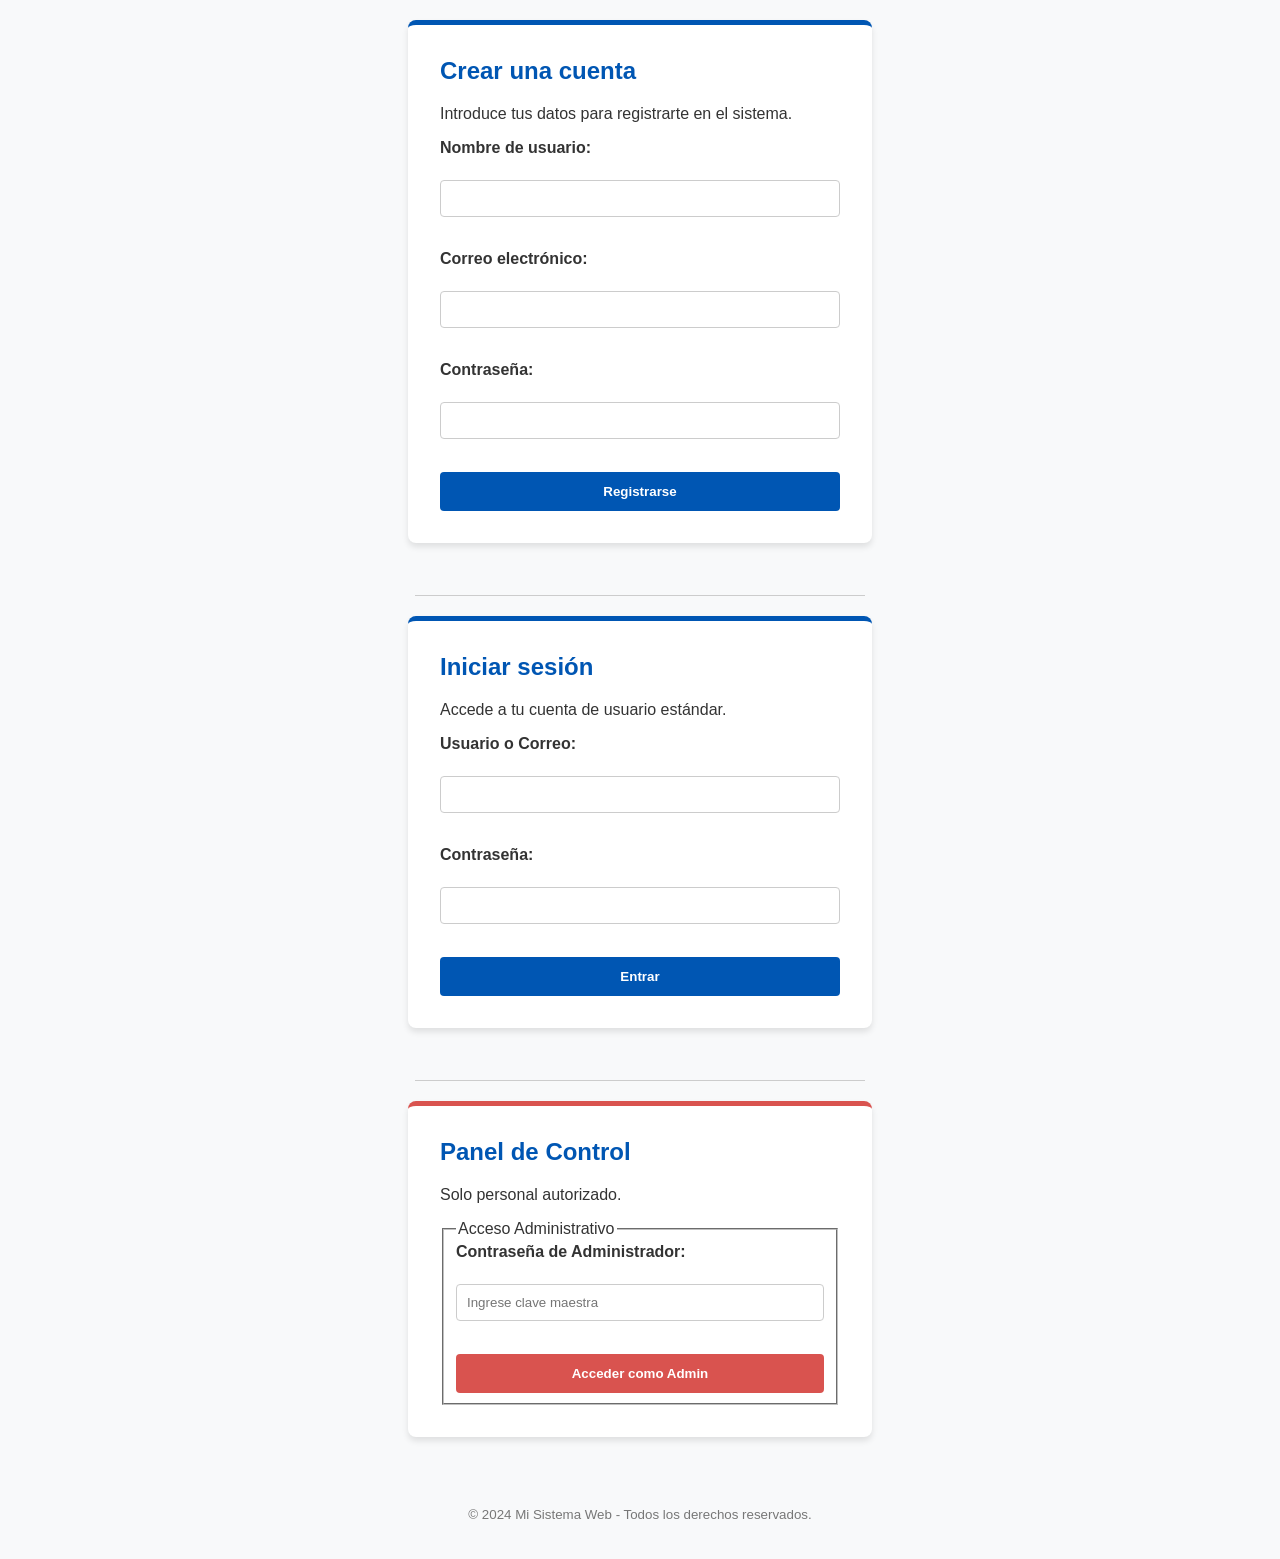
==== index.html @ f4ad66b7 "Add files via upload" ====
<!DOCTYPE html>
<html lang="es">
<head>
    <meta charset="UTF-8">
    <meta name="viewport" content="width=device-width, initial-scale=1.0">
    <title>Sistema de Acceso</title>
    <link rel="stylesheet" href="style.css">
</head>
<body>

    <!-- Sección de Registro -->
    <section id="registro-section">
        <h1>Crear una cuenta</h1>
        <p>Introduce tus datos para registrarte en el sistema.</p>
        <form id="registro-form">
            <div>
                <label for="reg-user">Nombre de usuario:</label><br>
                <input type="text" id="reg-user" name="username" required>
            </div>
            <br>
            <div>
                <label for="reg-email">Correo electrónico:</label><br>
                <input type="email" id="reg-email" name="email" required>
            </div>
            <br>
            <div>
                <label for="reg-pass">Contraseña:</label><br>
                <input type="password" id="reg-pass" name="password" required>
            </div>
            <br>
            <button type="submit">Registrarse</button>
        </form>
    </section>

    <hr>

    <!-- Sección de Inicio de Sesión -->
    <section id="login-section">
        <h1>Iniciar sesión</h1>
        <p>Accede a tu cuenta de usuario estándar.</p>
        <form id="login-form">
            <div>
                <label for="login-user">Usuario o Correo:</label><br>
                <input type="text" id="login-user" name="login_identity" required>
            </div>
            <br>
            <div>
                <label for="login-pass">Contraseña:</label><br>
                <input type="password" id="login-pass" name="login_password" required>
            </div>
            <br>
            <button type="submit">Entrar</button>
        </form>
    </section>

    <hr>

    <!-- Sección de Administrador -->
    <section id="admin-section">
        <h1>Panel de Control</h1>
        <p>Solo personal autorizado.</p>
        
        <form id="admin-form">
            <fieldset>
                <legend>Acceso Administrativo</legend>
                <div>
                    <label for="admin-pass">Contraseña de Administrador:</label><br>
                    <input type="password" id="admin-pass" name="admin_secret" placeholder="Ingrese clave maestra" required>
                </div>
                <br>
                <button type="submit">Acceder como Admin</button>
            </fieldset>
        </form>
    </section>

    <!-- Espacio de Usuario (Oculto inicialmente) -->
    <section id="user-space" style="display: none;">
        <h1>Bienvenido al Espacio de Usuario</h1>
        <p>Has accedido correctamente al área privada.</p>
        <button id="logout-btn">Cerrar Sesión</button>
    </section>

    <footer>
        <p><small>&copy; 2024 Mi Sistema Web - Todos los derechos reservados.</small></p>
    </footer>

    <!-- Vinculación del archivo JavaScript -->
    <script src="script.js"></script>
</body>
</html>
---- style.css ----
/* Configuración General */
:root {
    --primary-blue: #0056b3;
    --secondary-red: #d9534f;
    --light-bg: #f8f9fa;
    --white: #ffffff;
    --text-dark: #333333;
}

body {
    font-family: 'Segoe UI', Tahoma, Geneva, Verdana, sans-serif;
    background-color: var(--light-bg);
    color: var(--text-dark);
    margin: 0;
    padding: 20px;
    display: flex;
    flex-direction: column;
    align-items: center;
}

/* Contenedores de Sección */
section {
    background-color: var(--white);
    border-radius: 8px;
    box-shadow: 0 4px 6px rgba(0, 0, 0, 0.1);
    padding: 2rem;
    margin-bottom: 2rem;
    width: 100%;
    max-width: 400px;
    border-top: 5px solid var(--primary-blue);
}

#admin-section {
    border-top: 5px solid var(--secondary-red);
}

h1 {
    color: var(--primary-blue);
    font-size: 1.5rem;
    margin-top: 0;
}

hr {
    border: 0;
    height: 1px;
    background: #ccc;
    margin: 20px 0;
    width: 100%;
    max-width: 450px;
}

/* Formularios */
label {
    font-weight: bold;
    display: block;
    margin-bottom: 5px;
}

input[type="text"],
input[type="email"],
input[type="password"] {
    width: 100%;
    padding: 10px;
    margin-bottom: 15px;
    border: 1px solid #ccc;
    border-radius: 4px;
    box-sizing: border-box; /* Asegura que el padding no afecte el ancho */
}

input:focus {
    outline: none;
    border-color: var(--primary-blue);
    box-shadow: 0 0 5px rgba(0, 86, 179, 0.3);
}

/* Botones */
button {
    width: 100%;
    padding: 12px;
    border: none;
    border-radius: 4px;
    font-weight: bold;
    cursor: pointer;
    transition: background-color 0.3s ease;
}

button[type="submit"] {
    background-color: var(--primary-blue);
    color: var(--white);
}

button[type="submit"]:hover {
    background-color: #004494;
}

#admin-form button {
    background-color: var(--secondary-red);
    color: var(--white);
}

#admin-form button:hover {
    background-color: #c9302c;
}

#logout-btn {
    background-color: #6c757d;
    color: white;
    margin-top: 20px;
}

#logout-btn:hover {
    background-color: #5a6268;
}

/* Espacio de Usuario */
#user-space {
    text-align: center;
    border-top: 5px solid #28a745; /* Verde para éxito */
}

/* Mensajes de Error */
.error-text {
    color: var(--secondary-red);
    font-size: 0.9rem;
    margin-top: 10px;
    text-align: center;
}

footer {
    margin-top: 20px;
    color: #777;
}
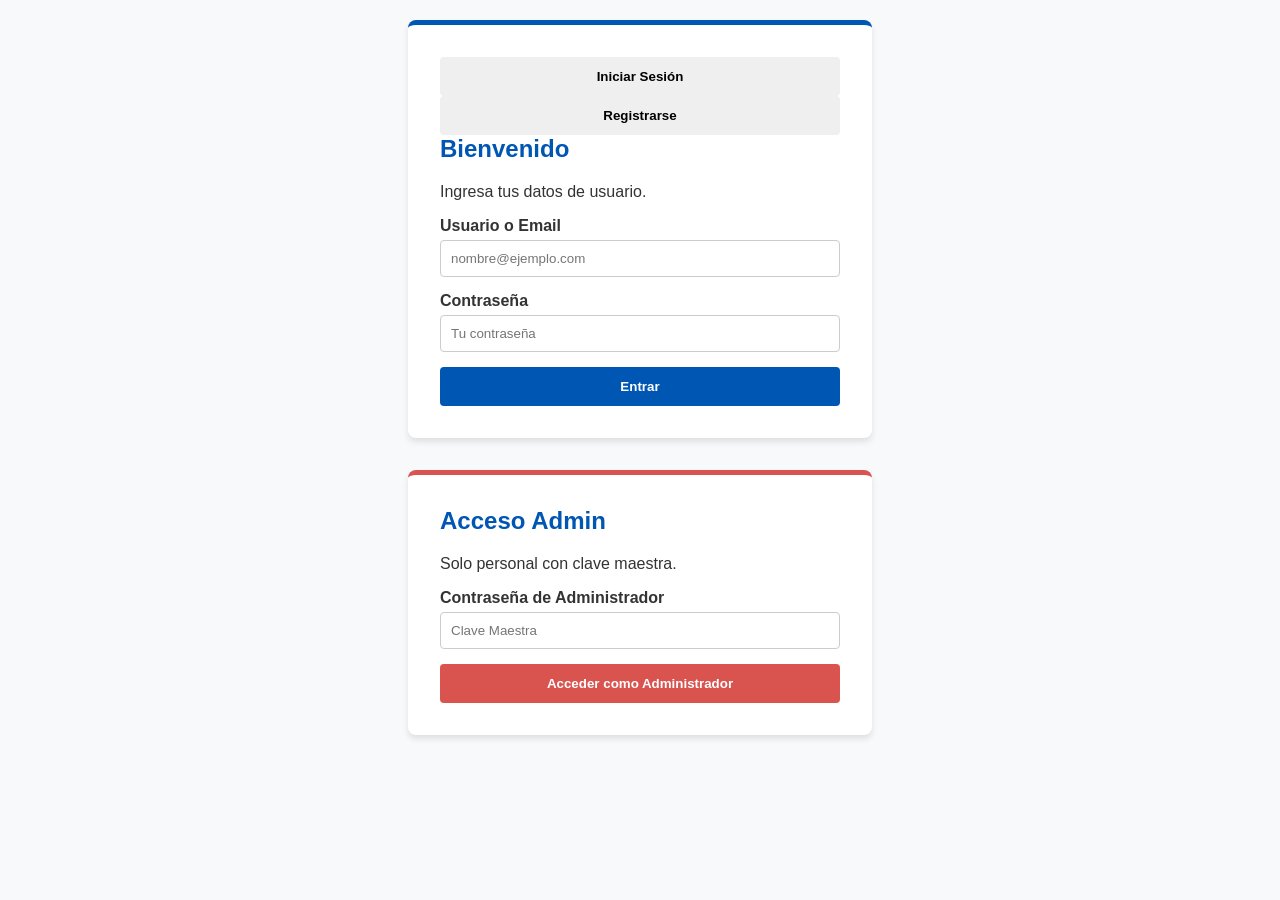
==== commit 4f11ac30: "Add files via upload" ====
--- a/index.html
+++ b/index.html
@@ -3,88 +3,80 @@
 <head>
     <meta charset="UTF-8">
     <meta name="viewport" content="width=device-width, initial-scale=1.0">
-    <title>Sistema de Acceso</title>
+    <title>Sistema de Acceso Pro</title>
+    <!-- Enlace al archivo CSS -->
     <link rel="stylesheet" href="style.css">
 </head>
 <body>
 
-    <!-- Sección de Registro -->
-    <section id="registro-section">
-        <h1>Crear una cuenta</h1>
-        <p>Introduce tus datos para registrarte en el sistema.</p>
-        <form id="registro-form">
-            <div>
-                <label for="reg-user">Nombre de usuario:</label><br>
-                <input type="text" id="reg-user" name="username" required>
+    <!-- Contenedor Principal de Autenticación (Login y Registro Juntos) -->
+    <section id="auth-container">
+        <!-- Selector de pestañas -->
+        <div class="tab-selector">
+            <button id="btn-show-login" class="tab-btn active">Iniciar Sesión</button>
+            <button id="btn-show-register" class="tab-btn">Registrarse</button>
+        </div>
+
+        <div class="auth-content">
+            <!-- Bloque de Inicio de Sesión -->
+            <div id="login-block">
+                <h1>Bienvenido</h1>
+                <p>Ingresa tus datos de usuario.</p>
+                <form id="login-form">
+                    <label for="login-user">Usuario o Email</label>
+                    <input type="text" id="login-user" placeholder="nombre@ejemplo.com" required>
+                    
+                    <label for="login-pass">Contraseña</label>
+                    <input type="password" id="login-pass" placeholder="Tu contraseña" required>
+                    
+                    <button type="submit" class="btn-blue">Entrar</button>
+                </form>
             </div>
-            <br>
-            <div>
-                <label for="reg-email">Correo electrónico:</label><br>
-                <input type="email" id="reg-email" name="email" required>
+
+            <!-- Bloque de Registro (Oculto inicialmente) -->
+            <div id="register-block" style="display: none;">
+                <h1>Crear Cuenta</h1>
+                <p>Completa el formulario para unirte.</p>
+                <form id="registro-form">
+                    <label for="reg-user">Nombre de Usuario</label>
+                    <input type="text" id="reg-user" placeholder="Usuario123" required>
+                    
+                    <label for="reg-email">Correo Electrónico</label>
+                    <input type="email" id="reg-email" placeholder="correo@ejemplo.com" required>
+                    
+                    <label for="reg-pass">Contraseña Nueva</label>
+                    <input type="password" id="reg-pass" placeholder="Mínimo 8 caracteres" required>
+                    
+                    <button type="submit" class="btn-blue">Registrarse Ahora</button>
+                </form>
             </div>
-            <br>
-            <div>
-                <label for="reg-pass">Contraseña:</label><br>
-                <input type="password" id="reg-pass" name="password" required>
-            </div>
-            <br>
-            <button type="submit">Registrarse</button>
+        </div>
+    </section>
+
+    <!-- Sección Especial para Administradores -->
+    <section id="admin-section">
+        <h1>Acceso Admin</h1>
+        <p>Solo personal con clave maestra.</p>
+        <form id="admin-form">
+            <label for="admin-pass">Contraseña de Administrador</label>
+            <input type="password" id="admin-pass" placeholder="Clave Maestra" required>
+            <button type="submit" class="btn-red">Acceder como Administrador</button>
         </form>
     </section>
 
-    <hr>
-
-    <!-- Sección de Inicio de Sesión -->
-    <section id="login-section">
-        <h1>Iniciar sesión</h1>
-        <p>Accede a tu cuenta de usuario estándar.</p>
-        <form id="login-form">
-            <div>
-                <label for="login-user">Usuario o Correo:</label><br>
-                <input type="text" id="login-user" name="login_identity" required>
-            </div>
-            <br>
-            <div>
-                <label for="login-pass">Contraseña:</label><br>
-                <input type="password" id="login-pass" name="login_password" required>
-            </div>
-            <br>
-            <button type="submit">Entrar</button>
-        </form>
+    <!-- Espacio de Usuario (Se muestra tras el login) -->
+    <section id="user-space" style="display: none;">
+        <div class="success-header">
+            <h1>¡Acceso Exitoso!</h1>
+            <p>Bienvenido a tu panel de control personal.</p>
+        </div>
+        <div class="user-content">
+            <p>Aquí puedes gestionar tu perfil y configuraciones.</p>
+            <button id="logout-btn" class="btn-gray">Cerrar Sesión</button>
+        </div>
     </section>
 
-    <hr>
-
-    <!-- Sección de Administrador -->
-    <section id="admin-section">
-        <h1>Panel de Control</h1>
-        <p>Solo personal autorizado.</p>
-        
-        <form id="admin-form">
-            <fieldset>
-                <legend>Acceso Administrativo</legend>
-                <div>
-                    <label for="admin-pass">Contraseña de Administrador:</label><br>
-                    <input type="password" id="admin-pass" name="admin_secret" placeholder="Ingrese clave maestra" required>
-                </div>
-                <br>
-                <button type="submit">Acceder como Admin</button>
-            </fieldset>
-        </form>
-    </section>
-
-    <!-- Espacio de Usuario (Oculto inicialmente) -->
-    <section id="user-space" style="display: none;">
-        <h1>Bienvenido al Espacio de Usuario</h1>
-        <p>Has accedido correctamente al área privada.</p>
-        <button id="logout-btn">Cerrar Sesión</button>
-    </section>
-
-    <footer>
-        <p><small>&copy; 2024 Mi Sistema Web - Todos los derechos reservados.</small></p>
-    </footer>
-
-    <!-- Vinculación del archivo JavaScript -->
+    <!-- Enlace al archivo JavaScript -->
     <script src="script.js"></script>
 </body>
 </html>
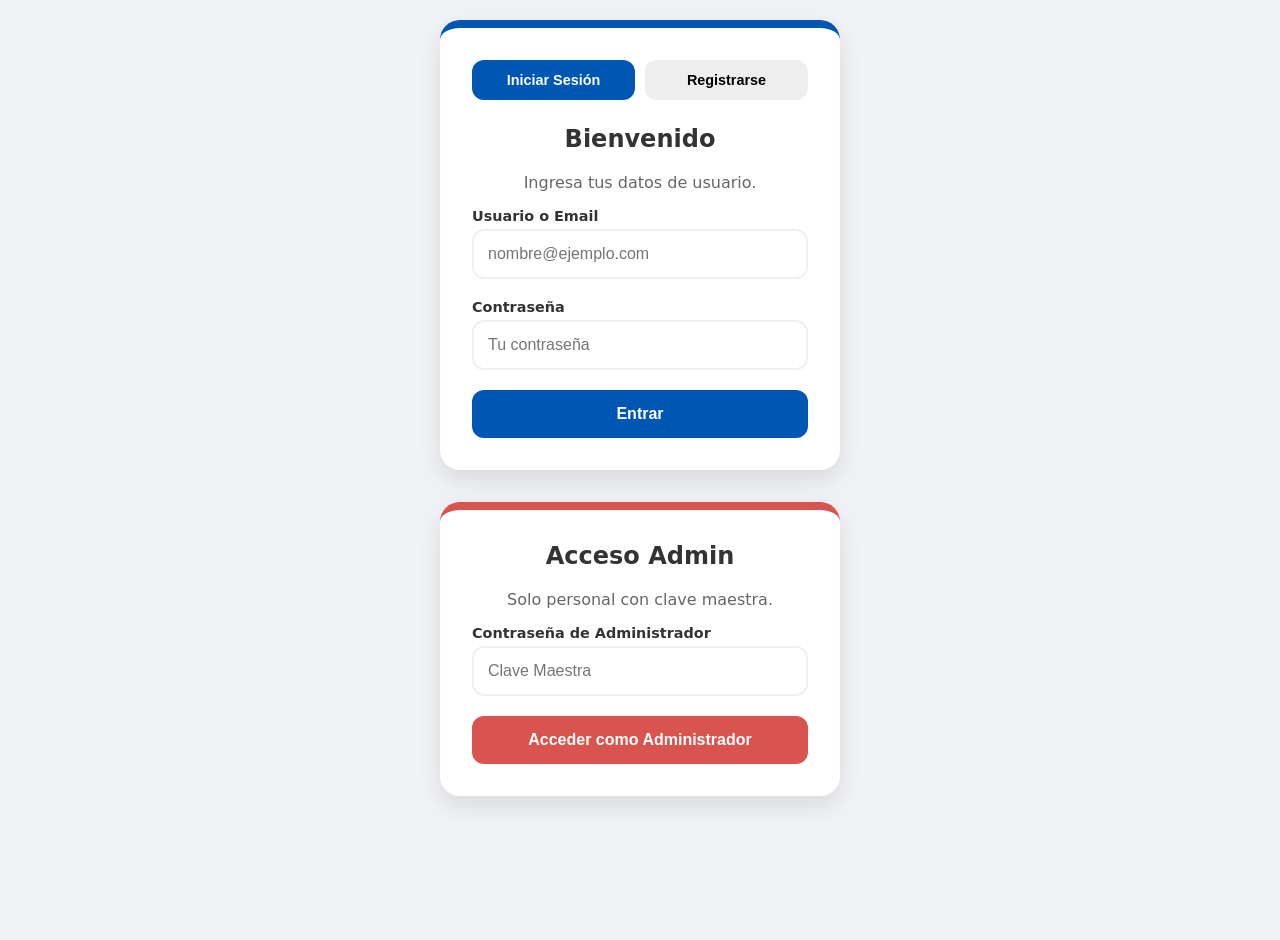
==== commit a607a687: "Add files via upload" ====
--- a/index.html
+++ b/index.html
@@ -3,22 +3,18 @@
 <head>
     <meta charset="UTF-8">
     <meta name="viewport" content="width=device-width, initial-scale=1.0">
-    <title>Sistema de Acceso Pro</title>
-    <!-- Enlace al archivo CSS -->
+    <title>Carrizal Segura</title>
     <link rel="stylesheet" href="style.css">
 </head>
 <body>
 
-    <!-- Contenedor Principal de Autenticación (Login y Registro Juntos) -->
     <section id="auth-container">
-        <!-- Selector de pestañas -->
         <div class="tab-selector">
             <button id="btn-show-login" class="tab-btn active">Iniciar Sesión</button>
             <button id="btn-show-register" class="tab-btn">Registrarse</button>
         </div>
 
         <div class="auth-content">
-            <!-- Bloque de Inicio de Sesión -->
             <div id="login-block">
                 <h1>Bienvenido</h1>
                 <p>Ingresa tus datos de usuario.</p>
@@ -33,12 +29,23 @@
                 </form>
             </div>
 
-            <!-- Bloque de Registro (Oculto inicialmente) -->
             <div id="register-block" style="display: none;">
                 <h1>Crear Cuenta</h1>
                 <p>Completa el formulario para unirte.</p>
                 <form id="registro-form">
-                    <label for="reg-user">Nombre de Usuario</label>
+                    <label for="reg-name">Nombre</label>
+                    <input type="text" id="reg-name" placeholder="Tu nombre" required>
+
+                    <label for="reg-lastname">Apellido</label>
+                    <input type="text" id="reg-lastname" placeholder="Tu apellido" required>
+
+                    <label for="reg-id">Cédula</label>
+                    <input type="text" id="reg-id" placeholder="V-00.000.000" required>
+
+                    <label for="reg-location">¿En qué parte de Carrizal vives?</label>
+                    <input type="text" id="reg-location" placeholder="Ej: Colinas de Carrizal" required>
+
+                    <hr> <label for="reg-user">Nombre de Usuario</label>
                     <input type="text" id="reg-user" placeholder="Usuario123" required>
                     
                     <label for="reg-email">Correo Electrónico</label>
@@ -53,7 +60,6 @@
         </div>
     </section>
 
-    <!-- Sección Especial para Administradores -->
     <section id="admin-section">
         <h1>Acceso Admin</h1>
         <p>Solo personal con clave maestra.</p>
@@ -64,7 +70,6 @@
         </form>
     </section>
 
-    <!-- Espacio de Usuario (Se muestra tras el login) -->
     <section id="user-space" style="display: none;">
         <div class="success-header">
             <h1>¡Acceso Exitoso!</h1>
@@ -76,7 +81,6 @@
         </div>
     </section>
 
-    <!-- Enlace al archivo JavaScript -->
     <script src="script.js"></script>
 </body>
 </html>
--- a/style.css
+++ b/style.css
@@ -2,131 +2,123 @@
 :root {
     --primary-blue: #0056b3;
     --secondary-red: #d9534f;
-    --light-bg: #f8f9fa;
+    --success-green: #28a745;
+    --light-bg: #f0f2f5;
     --white: #ffffff;
     --text-dark: #333333;
+    --shadow: 0 10px 25px rgba(0, 0, 0, 0.1);
 }
 
 body {
-    font-family: 'Segoe UI', Tahoma, Geneva, Verdana, sans-serif;
+    font-family: 'Segoe UI', system-ui, sans-serif;
     background-color: var(--light-bg);
     color: var(--text-dark);
     margin: 0;
-    padding: 20px;
+    padding: 20px; /* Espacio para que los cajones no peguen al borde del cel */
     display: flex;
     flex-direction: column;
     align-items: center;
+    min-height: 100vh;
 }
 
-/* Contenedores de Sección */
+/* --- Cajones Redondeados --- */
 section {
     background-color: var(--white);
-    border-radius: 8px;
-    box-shadow: 0 4px 6px rgba(0, 0, 0, 0.1);
+    border-radius: 20px; /* Bordes bien redondeados como pides */
+    box-shadow: var(--shadow);
     padding: 2rem;
     margin-bottom: 2rem;
     width: 100%;
-    max-width: 400px;
-    border-top: 5px solid var(--primary-blue);
+    max-width: 400px; /* Tamaño fijo máximo para PC */
+    box-sizing: border-box; /* Mantiene el redondeado dentro del ancho */
+    overflow: hidden; /* Asegura que nada sobresalga de las esquinas */
+    transition: transform 0.3s ease;
 }
 
-#admin-section {
-    border-top: 5px solid var(--secondary-red);
+#auth-container { border-top: 8px solid var(--primary-blue); }
+#admin-section { border-top: 8px solid var(--secondary-red); }
+#user-space { border-top: 8px solid var(--success-green); }
+
+/* --- Selector de Pestañas --- */
+.tab-selector {
+    display: flex;
+    gap: 10px;
+    margin-bottom: 25px;
+    justify-content: center;
 }
 
+.tab-btn {
+    flex: 1;
+    padding: 12px;
+    border-radius: 12px;
+    border: none;
+    background: #eee;
+    font-weight: bold;
+    cursor: pointer;
+    font-size: 0.9rem;
+}
+
+.tab-btn.active {
+    background-color: var(--primary-blue);
+    color: white;
+}
+
+/* --- Inputs y Formularios --- */
 h1 {
-    color: var(--primary-blue);
     font-size: 1.5rem;
+    text-align: center;
     margin-top: 0;
 }
 
-hr {
-    border: 0;
-    height: 1px;
-    background: #ccc;
-    margin: 20px 0;
-    width: 100%;
-    max-width: 450px;
+p { text-align: center; color: #666; }
+
+label {
+    display: block;
+    margin-bottom: 5px;
+    font-weight: 600;
+    font-size: 0.9rem;
 }
 
-/* Formularios */
-label {
-    font-weight: bold;
-    display: block;
-    margin-bottom: 5px;
-}
-
-input[type="text"],
-input[type="email"],
-input[type="password"] {
+input {
     width: 100%;
-    padding: 10px;
-    margin-bottom: 15px;
-    border: 1px solid #ccc;
-    border-radius: 4px;
-    box-sizing: border-box; /* Asegura que el padding no afecte el ancho */
+    padding: 14px;
+    margin-bottom: 20px;
+    border: 2px solid #f0f0f0;
+    border-radius: 12px; /* Inputs también redondeados */
+    box-sizing: border-box;
+    font-size: 16px; /* Evita zoom en móviles */
 }
 
 input:focus {
     outline: none;
     border-color: var(--primary-blue);
-    box-shadow: 0 0 5px rgba(0, 86, 179, 0.3);
+    background-color: #fff;
 }
 
-/* Botones */
-button {
+/* --- Botones --- */
+button[type="submit"], .btn-blue, .btn-red, .btn-gray {
     width: 100%;
-    padding: 12px;
+    padding: 15px;
+    border-radius: 12px; /* Botones redondeados */
     border: none;
-    border-radius: 4px;
     font-weight: bold;
     cursor: pointer;
-    transition: background-color 0.3s ease;
+    font-size: 1rem;
 }
 
-button[type="submit"] {
-    background-color: var(--primary-blue);
-    color: var(--white);
-}
+.btn-blue { background-color: var(--primary-blue); color: white; }
+.btn-red { background-color: var(--secondary-red); color: white; }
+.btn-gray { background-color: #6c757d; color: white; }
 
-button[type="submit"]:hover {
-    background-color: #004494;
-}
-
-#admin-form button {
-    background-color: var(--secondary-red);
-    color: var(--white);
-}
-
-#admin-form button:hover {
-    background-color: #c9302c;
-}
-
-#logout-btn {
-    background-color: #6c757d;
-    color: white;
-    margin-top: 20px;
-}
-
-#logout-btn:hover {
-    background-color: #5a6268;
-}
-
-/* Espacio de Usuario */
-#user-space {
-    text-align: center;
-    border-top: 5px solid #28a745; /* Verde para éxito */
-}
-
-/* Mensajes de Error */
-.error-text {
-    color: var(--secondary-red);
-    font-size: 0.9rem;
-    margin-top: 10px;
-    text-align: center;
-}
-
-footer {
-    margin-top: 20px;
-    color: #777;
+/* --- Ajuste específico para que se vea igual de Pro en el Teléfono --- */
+@media (max-width: 480px) {
+    body {
+        padding: 15px; /* Margen externo para que se vea la sombra y el redondeado */
+    }
+    
+    section {
+        padding: 1.5rem;
+        border-radius: 25px; /* Reforzamos el redondeado en móvil */
+        width: 95%; /* No llega al 100% para que se noten las curvas */
+    }
 }
